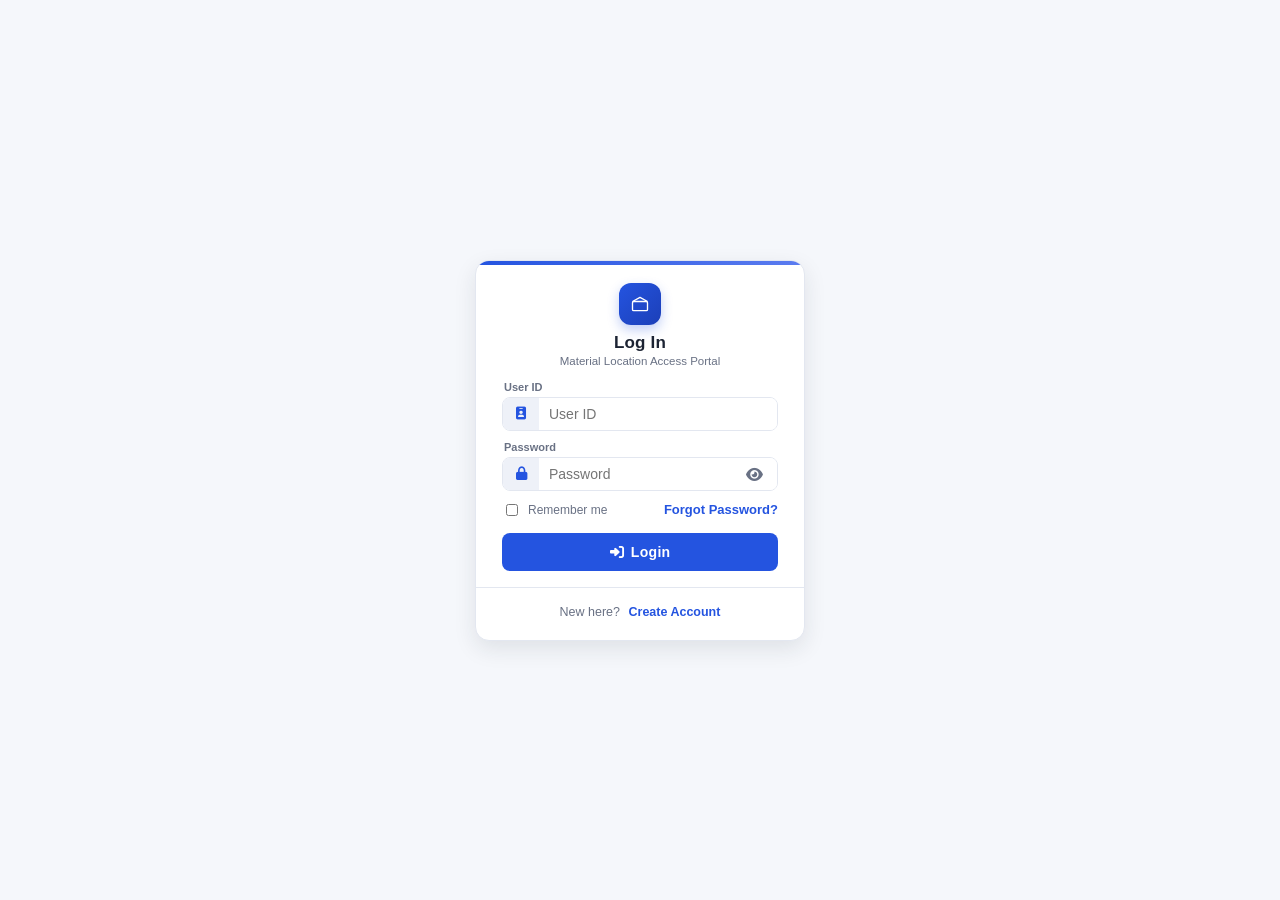
==== index.html @ eb18b6f9 "Update index.html" ====
<!doctype html>
<html lang="en">

<head>
  <meta charset="UTF-8">
  <meta name="viewport" content="width=device-width, initial-scale=1.0">
  <title>Store Index Login</title>
  <link rel="preconnect" href="https://script.google.com">
  <link rel="dns-prefetch" href="https://script.google.com">
<link rel="manifest" href="manifest.json">
<meta name="theme-color" content="#1e73ff">
  <link rel="stylesheet" href="https://cdnjs.cloudflare.com/ajax/libs/font-awesome/6.5.0/css/all.min.css">
  <style>
    :root {
      --primary: #2454e0;
      --primary-dark: #1c3fb8;
      --bg: #f5f7fb;
      --card: #ffffff;
      --text: #1c2333;
      --muted: #697184;
      --border: #e3e7f0;
      --danger: #dc2626;
      --success: #16a34a;
    }

    * { box-sizing: border-box }

    body {
      margin: 0;
      min-height: 100vh;
      display: flex;
      justify-content: center;
      align-items: center;
      background: var(--bg);
      font-family: 'Segoe UI', Inter, sans-serif;
      padding: 16px;
    }

    .login-card {
      width: 330px;
      max-width: 100%;
      background: var(--card);
      border: 1px solid var(--border);
      border-radius: 14px;
      padding: 0 0 20px;
      box-shadow: 0 8px 22px rgba(28, 35, 51, .1);
      animation: fade .4s ease;
      overflow: hidden;
    }

    .login-card form { padding: 0 26px }

    .banner {
      height: 4px;
      background: linear-gradient(90deg, var(--primary), #5b7cf0);
      position: relative;
      margin-bottom: 0;
    }

    @keyframes fade {
      from { opacity: 0; transform: translateY(10px) }
      to { opacity: 1; transform: translateY(0) }
    }

    .logo-wrap {
      display: flex;
      flex-direction: column;
      align-items: center;
      margin-bottom: 14px;
      margin-top: 18px
    }

    .logo-badge {
      width: 42px;
      height: 42px;
      border-radius: 12px;
      background: linear-gradient(135deg, var(--primary), var(--primary-dark));
      display: flex;
      align-items: center;
      justify-content: center;
      margin-bottom: 8px;
      box-shadow: 0 5px 12px rgba(36, 84, 224, .28);
    }

    .logo-badge svg { width: 20px; height: 20px }
    .logo-badge svg path, .logo-badge svg rect { stroke: #fff !important }

    .logo-title { font-size: 17px; font-weight: 800; color: var(--text); letter-spacing: .2px }
    .logo-sub { font-size: 11.5px; color: var(--muted); margin-top: 2px }

    label.field-label {
      font-size: 11px;
      font-weight: 600;
      color: var(--muted);
      display: block;
      margin-bottom: 4px;
      margin-left: 2px
    }

    .field-group {
      display: flex;
      margin-bottom: 10px;
      border-radius: 8px;
      overflow: visible;
      border: 1.5px solid var(--border);
      transition: border-color .2s, box-shadow .2s;
    }

    .field-group:focus-within {
      border-color: var(--primary);
      box-shadow: 0 0 0 3px rgba(36, 84, 224, .12)
    }

    .field-group .icon {
      background: #eef1f8;
      color: var(--primary);
      width: 36px;
      display: flex;
      align-items: center;
      justify-content: center;
      font-size: 13px;
      flex-shrink: 0;
      border-radius: 7px 0 0 7px;
    }

    .field-group .icon i { line-height: 1; }

    .field-group input {
      flex: 1;
      padding: 8px 10px;
      border: none;
      outline: none;
      font-size: 14px;
      color: var(--text);
      background: #fff;
      border-radius: 0 7px 7px 0;
      -webkit-appearance: none;
      appearance: none;
      -webkit-tap-highlight-color: transparent;
    }

    .pw-wrap { position: relative; flex: 1; min-width: 0 }

    .pw-wrap input {
      display: block;
      width: 100%;
      padding: 8px 34px 8px 10px;
      border: none;
      outline: none;
      font-size: 14px;
      color: var(--text);
      background: #fff;
      border-radius: 0 7px 7px 0;
      -webkit-appearance: none;
      appearance: none;
      -webkit-tap-highlight-color: transparent;
    }

    input::-ms-reveal,
    input::-ms-clear {
      display: none;
    }

    input:-webkit-autofill,
    input:-webkit-autofill:hover,
    input:-webkit-autofill:focus {
      -webkit-box-shadow: 0 0 0 1000px #fff inset !important;
      -webkit-text-fill-color: var(--text) !important;
      transition: background-color 9999s ease-in-out 0s;
    }

    .eye-btn {
      position: absolute;
      right: 10px;
      top: 50%;
      transform: translateY(-50%);
      background: none;
      border: none;
      color: var(--muted);
      cursor: pointer;
      font-size: 15px;
      padding: 4px;
      line-height: 1;
      z-index: 2;
      -webkit-appearance: none;
      appearance: none;
      outline: none;
      box-shadow: none;
      -webkit-tap-highlight-color: transparent;
    }

    .eye-btn:hover { color: var(--primary) }

    .eye-btn:focus,
    .eye-btn:active {
      outline: none;
      border: none;
      box-shadow: none;
      background: none;
    }

    .login-btn:focus-visible {
      outline: 2px solid var(--primary);
      outline-offset: 2px
    }

    .opts-row {
      display: flex;
      justify-content: space-between;
      align-items: center;
      margin-bottom: 14px;
      font-size: 12px
    }

    .opts-row label {
      display: flex;
      align-items: center;
      gap: 7px;
      color: var(--muted);
      cursor: pointer;
      user-select: none
    }

    .opts-row input[type=checkbox] { accent-color: var(--primary); width: 12px; height: 12px }

    .forgot-lnk {
      color: var(--primary);
      cursor: pointer;
      font-weight: 600;
      background: none;
      border: none;
      font-size: 13px;
      padding: 0
    }

    .forgot-lnk:hover { text-decoration: underline }

    .login-btn {
      width: 100%;
      padding: 11px;
      background: var(--primary);
      color: #fff;
      border: none;
      border-radius: 8px;
      font-size: 14px;
      font-weight: 700;
      letter-spacing: .3px;
      cursor: pointer;
      position: relative;
      overflow: hidden;
      transition: background .2s, box-shadow .2s, transform .1s;
    }

    .login-btn:hover:not(:disabled) { background: var(--primary-dark); box-shadow: 0 8px 20px rgba(36, 84, 224, .32) }
    .login-btn:active:not(:disabled) { transform: scale(.97) }
    .login-btn:disabled { cursor: not-allowed; opacity: .85 }

    .btn-inner { display: flex; align-items: center; justify-content: center; gap: 9px }

    .ripple {
      position: absolute;
      border-radius: 50%;
      background: rgba(255, 255, 255, .35);
      transform: scale(0);
      animation: rpl .55s linear;
      pointer-events: none
    }

    @keyframes rpl { to { transform: scale(4); opacity: 0 } }

    .btn-spinner {
      width: 18px;
      height: 18px;
      border: 2.5px solid rgba(255, 255, 255, .3);
      border-top-color: #fff;
      border-radius: 50%;
      animation: spin .7s linear infinite;
      display: none;
      flex-shrink: 0
    }

    @keyframes spin { to { transform: rotate(360deg) } }

    .login-btn.success { background: var(--success); box-shadow: 0 8px 20px rgba(22, 163, 74, .32) }
    .login-btn.success .btn-inner { animation: popIn .3s ease }

    @keyframes popIn { 0% { transform: scale(.8) } 60% { transform: scale(1.1) } 100% { transform: scale(1) } }

    .login-btn.error { background: var(--danger); box-shadow: 0 8px 20px rgba(220, 38, 38, .32) }
    .login-btn.shake { animation: shake .4s ease }

    @keyframes shake {
      0%, 100% { transform: translateX(0) }
      20% { transform: translateX(-7px) }
      40% { transform: translateX(7px) }
      60% { transform: translateX(-4px) }
      80% { transform: translateX(4px) }
    }

    #toastBox { position: fixed; top: 15px; right: 15px; z-index: 9999 }

    .toast-msg {
      background: #1c2333;
      color: #fff;
      padding: 10px 16px;
      border-radius: 9px;
      margin-top: 8px;
      font-size: 13px;
      min-width: 190px;
      animation: tsl .3s ease
    }

    .toast-msg.is-error { background: #7a2020 }

    @keyframes tsl { from { transform: translateX(80px); opacity: 0 } to { transform: translateX(0); opacity: 1 } }

    .overlay {
      display: none;
      position: fixed;
      inset: 0;
      background: rgba(0, 0, 0, .45);
      justify-content: center;
      align-items: center;
      z-index: 999
    }

    .overlay.open { display: flex }

    .modal-card {
      width: 310px;
      max-width: 100%;
      background: #fff;
      border-radius: 16px;
      padding: 26px;
      box-shadow: 0 20px 50px rgba(0, 0, 0, .2);
      animation: fade .3s ease
    }

    .modal-card h5 { font-weight: 700; text-align: center; margin-bottom: 6px; color: var(--text); font-size: 15px }
    .modal-card .modal-sub { font-size: 12px; color: var(--muted); text-align: center; margin: 0 0 16px }
    .modal-card .field-group { margin-bottom: 12px }
    .modal-card .field-group input { padding: 9px 12px; min-width: 0; }
    .modal-card .field-group .icon { width: 36px; font-size: 13px }

    .mbtns { display: flex; gap: 8px; margin-top: 4px }
    .mbtns button { flex: 1; padding: 10px; font-size: 13px; border-radius: 9px; font-weight: 600; cursor: pointer }
    .mbtn-cancel { background: #fff; border: 1.5px solid var(--border); color: var(--text) }
    .mbtn-cancel:hover { background: #f8fafc }
    .mbtn-submit { background: var(--primary); border: none; color: #fff }
    .mbtn-submit:hover { background: var(--primary-dark) }

    .card-footer {
      padding: 0 26px;
      margin-top: 16px;
      padding-top: 14px;
      border-top: 1px solid var(--border);
      text-align: center;
    }

    .card-footer .footer-text { font-size: 12.5px; color: var(--muted); }
    .create-acc-lnk { color: var(--primary); font-weight: 700; font-size: 12.5px; margin-left: 4px; }

    @media (max-width: 480px) {
      .login-card { width: 100%; max-width: 380px; border-radius: 18px; }
      .login-card form { padding: 0 26px }
      .logo-badge { width: 46px; height: 46px; }
      .logo-badge svg { width: 22px; height: 22px }
      .logo-title { font-size: 18px; }
      .logo-sub { font-size: 12px; }
      label.field-label { font-size: 11.5px; }
      .field-group { margin-bottom: 13px; }
      .field-group .icon { width: 38px; font-size: 14px; }
      .field-group input, .pw-wrap input { padding: 12px 12px; font-size: 15px; }
      .pw-wrap input { padding-right: 40px; }
      .eye-btn { right: 8px; font-size: 16px; }
      .opts-row { font-size: 13px; margin-bottom: 18px; }
      .forgot-lnk { font-size: 14px; }
      .login-btn { padding: 13px; font-size: 15px; border-radius: 10px; }
      .card-footer { padding: 0 26px; margin-top: 20px; padding-top: 16px; }
      .card-footer .footer-text, .create-acc-lnk { font-size: 13.5px; }
    }

    @media (prefers-reduced-motion:reduce) { * { animation: none !important; transition: none !important } }

.bio-btn{
  width:100%;margin-top:10px;padding:11px;background:#fff;color:var(--primary);
  border:1.5px solid var(--primary);border-radius:8px;font-size:14px;font-weight:700;
  cursor:pointer;display:none;align-items:center;justify-content:center;gap:8px;
  transition:background .2s;
}
.bio-btn:hover{background:#eef1f8}
.bio-btn.show{display:flex}
.bio-opt{display:none;margin:-4px 0 14px;font-size:12px}
.bio-opt.show{display:block}
.bio-opt label{display:flex;align-items:center;gap:7px;color:var(--muted);cursor:pointer}
.bio-opt input{accent-color:var(--primary);width:12px;height:12px}
</style>

</head>

<body>
  <div id="toastBox" role="status" aria-live="polite"></div>
  <div class="login-card">
    <div class="banner"></div>
    <div class="logo-wrap">
      <div class="logo-badge">
        <svg viewBox="0 0 24 24" fill="none">
          <rect x="3" y="9" width="18" height="11" rx="1.5" stroke="#fff" stroke-width="1.6" />
          <path d="M3 9L12 4L21 9" stroke="#fff" stroke-width="1.6" stroke-linejoin="round" />
        </svg>
      </div>
      <div class="logo-title">Log In</div>
      <div class="logo-sub">Material Location Access Portal</div>
    </div>
    <form id="loginForm" novalidate>
      <label class="field-label" for="loginUsername">User ID</label>
      <div class="field-group">
        <span class="icon"><i class="fa fa-id-badge" aria-hidden="true"></i></span>
        <input id="loginUsername" placeholder="User ID" maxlength="6" autocomplete="username">
      </div>
      <label class="field-label" for="loginPassword">Password</label>
      <div class="field-group">
        <span class="icon"><i class="fa fa-lock" aria-hidden="true"></i></span>
        <div class="pw-wrap">
          <input type="password" id="loginPassword" placeholder="Password" autocomplete="current-password">
          <button type="button" class="eye-btn" onclick="togglePassword()" aria-label="Show or hide password">
            <i class="fa fa-eye" id="eyeIcon" aria-hidden="true"></i>
          </button>
        </div>
      </div>
      <div class="opts-row">
        <label><input type="checkbox" id="rememberMe"> Remember me</label>
        <button type="button" class="forgot-lnk" onclick="openForgot()">Forgot Password?</button>
      </div>
      <div class="bio-opt" id="bioOpt">
        <label><input type="checkbox" id="enableBio"> Enable fingerprint login on this device</label>
      </div>
      <button type="submit" class="login-btn" id="loginBtn">
        <div class="btn-inner" id="btnInner">
          <div class="btn-spinner" id="btnSpinner"></div>
          <span id="btnText"><i class="fa fa-sign-in-alt" style="margin-right:7px" aria-hidden="true"></i>Login</span>
        </div>
            </button>
      <button type="button" class="bio-btn" id="bioBtn" onclick="bioLogin()">
        <i class="fa fa-fingerprint" aria-hidden="true"></i> Login with Fingerprint
      </button>
    </form>
    <div class="card-footer">
      <span class="footer-text">New here?</span>
      <span class="create-acc-lnk">Create Account</span>
    </div>
  </div>

  <div class="overlay" id="forgotOverlay" role="dialog" aria-modal="true" aria-labelledby="fpTitle">
    <div class="modal-card">
      <h5 id="fpTitle"><i class="fa fa-key" style="color:var(--primary)" aria-hidden="true"></i> Reset Password</h5>
      <p class="modal-sub">Enter your employee ID and a new password</p>
      <div class="field-group">
        <span class="icon"><i class="fa fa-id-badge" aria-hidden="true"></i></span>
        <input id="fpUser" placeholder="6 Digit Employee ID" maxlength="6">
      </div>
      <div class="field-group">
        <span class="icon"><i class="fa fa-lock" aria-hidden="true"></i></span>
        <input type="password" id="fpNew" placeholder="New Password">
      </div>
      <div class="field-group">
        <span class="icon"><i class="fa fa-check" aria-hidden="true"></i></span>
        <input type="password" id="fpConfirm" placeholder="Confirm Password">
      </div>
      <div class="mbtns">
        <button class="mbtn-cancel" onclick="closeForgot()">Cancel</button>
        <button class="mbtn-submit" onclick="resetPassword()">Submit</button>
      </div>
    </div>
  </div>

    <script>
    const WEB_APP_URL = "https://script.google.com/macros/s/AKfycbx8XRcVAlj50UhwJ2Aal9Ct1Wx9_z4ecfVSMq8BZg-Wuk2D11xCqXIEZXm2NXYNaZb8/exec";

    if ('serviceWorker' in navigator) {
      navigator.serviceWorker.register('sw.js').catch(err => console.log('SW registration failed:', err));
    }

    window.addEventListener('DOMContentLoaded', () => {
      const su = localStorage.getItem('si_savedUser');
      const sp = localStorage.getItem('si_savedPass');
      if (su) {document.getElementById('loginUsername').value = su; document.getElementById('rememberMe').checked = true;}
      if (sp) {document.getElementById('loginPassword').value = sp;}
    });

    function toast(msg, isError) {
      const box = document.getElementById('toastBox');
      const d = document.createElement('div');
      d.className = 'toast-msg' + (isError ? ' is-error' : '');
      d.innerText = msg;
      box.appendChild(d); setTimeout(() => d.remove(), 3000);
    }
    function togglePassword() {
      const inp = document.getElementById('loginPassword');
      const ic = document.getElementById('eyeIcon');
      inp.type = inp.type === 'password' ? 'text' : 'password';
      ic.className = inp.type === 'text' ? 'fa fa-eye-slash' : 'fa fa-eye';
    }
    function addRipple(btn, e) {
      const r = document.createElement('span');
      r.className = 'ripple';
      const rect = btn.getBoundingClientRect();
      const sz = Math.max(rect.width, rect.height) * 2;
      const x = (e.clientX || rect.left + rect.width / 2) - rect.left - sz / 2;
      const y = (e.clientY || rect.top + rect.height / 2) - rect.top - sz / 2;
      r.style.cssText = `width:${sz}px;height:${sz}px;left:${x}px;top:${y}px`;
      btn.appendChild(r);
      setTimeout(() => r.remove(), 600);
    }
    function setLoading(on) {
      document.getElementById('btnSpinner').style.display = on ? 'block' : 'none';
      document.getElementById('btnText').style.display = on ? 'none' : 'block';
      document.getElementById('loginBtn').disabled = on;
    }
    function setSuccess() {
      const btn = document.getElementById('loginBtn');
      document.getElementById('btnSpinner').style.display = 'none';
      document.getElementById('btnText').innerHTML = '<i class="fa fa-check-circle" style="margin-right:7px" aria-hidden="true"></i>Success!';
      document.getElementById('btnText').style.display = 'block';
      btn.classList.add('success');
    }
    function setError() {
      const btn = document.getElementById('loginBtn');
      document.getElementById('btnSpinner').style.display = 'none';
      document.getElementById('btnText').innerHTML = '<i class="fa fa-times-circle" style="margin-right:7px" aria-hidden="true"></i>Wrong id or password';
      document.getElementById('btnText').style.display = 'block';
      btn.classList.add('error', 'shake');
      btn.disabled = false;
      setTimeout(() => {
        btn.classList.remove('error', 'shake');
        document.getElementById('btnText').innerHTML = '<i class="fa fa-sign-in-alt" style="margin-right:7px" aria-hidden="true"></i>Login';
      }, 2200);
    }
        /* ---------- FINGERPRINT (WebAuthn) ---------- */
    const BIO_SUPPORTED = !!(window.PublicKeyCredential && navigator.credentials && window.isSecureContext);

    function b64e(buf) {
      return btoa(String.fromCharCode(...new Uint8Array(buf))).replace(/\+/g, '-').replace(/\//g, '_').replace(/=+$/, '');
    }
    function b64d(s) {
      s = s.replace(/-/g, '+').replace(/_/g, '/');
      while (s.length % 4) s += '=';
      return Uint8Array.from(atob(s), c => c.charCodeAt(0));
    }
    async function bioAvailable() {
      if (!BIO_SUPPORTED) return false;
      try { return await PublicKeyCredential.isUserVerifyingPlatformAuthenticatorAvailable(); }
      catch (e) { return false; }
    }
    function bioEnabled() { return !!localStorage.getItem('si_credId'); }

    async function createBioCred(u) {
      const cred = await navigator.credentials.create({
        publicKey: {
          challenge: crypto.getRandomValues(new Uint8Array(32)),
          rp: { name: 'Store Index' },
          user: { id: new TextEncoder().encode(u), name: u, displayName: u },
          pubKeyCredParams: [{ type: 'public-key', alg: -7 }, { type: 'public-key', alg: -257 }],
          authenticatorSelection: { authenticatorAttachment: 'platform', userVerification: 'required', residentKey: 'discouraged' },
          timeout: 60000
        }
      });
      return b64e(cred.rawId);
    }
    function saveBio(credId, u, p) {
      localStorage.setItem('si_credId', credId);
      localStorage.setItem('si_bioUser', u);
      localStorage.setItem('si_bioPass', btoa(unescape(encodeURIComponent(p))));
    }
    function clearBio() {
      ['si_credId', 'si_bioUser', 'si_bioPass'].forEach(k => localStorage.removeItem(k));
    }

    async function bioLogin() {
      try {
        await navigator.credentials.get({
          publicKey: {
            challenge: crypto.getRandomValues(new Uint8Array(32)),
            allowCredentials: [{ type: 'public-key', id: b64d(localStorage.getItem('si_credId')), transports: ['internal'] }],
            userVerification: 'required',
            timeout: 60000
          }
        });
      } catch (err) {
        toast('Fingerprint cancelled or failed', true);
        return;
      }
      const u = localStorage.getItem('si_bioUser');
      const p = decodeURIComponent(escape(atob(localStorage.getItem('si_bioPass'))));
      await doLogin(u, p, null, true, false);
    }

    /* ---------- LOGIN ---------- */
    document.getElementById('loginForm').addEventListener('submit', login);

    async function login(e) {
      e.preventDefault();
      const btn = document.getElementById('loginBtn');
      addRipple(btn, e);
      const u = document.getElementById('loginUsername').value.trim();
      const p = document.getElementById('loginPassword').value;
      const rem = document.getElementById('rememberMe').checked;
      const wantBio = document.getElementById('enableBio').checked;
      if (!u || !p) {
        btn.classList.add('shake');
        setTimeout(() => btn.classList.remove('shake'), 500);
        toast('Fill id and password', true);
        return;
      }
      await doLogin(u, p, rem, false, wantBio);
    }

    async function doLogin(u, p, rem, viaBio, wantBio) {
      let pendingCred = null;
      if (wantBio && !viaBio) {
        try { pendingCred = await createBioCred(u); }
        catch (err) { toast('Fingerprint setup cancelled', true); }
      }
      setLoading(true);
      try {
        const res = await fetch(`${WEB_APP_URL}?action=login&Username=${encodeURIComponent(u)}&Password=${encodeURIComponent(p)}`);
        const data = await res.json();
        if (data.status === 'success') {
          if (rem !== null) {
            if (rem) { localStorage.setItem('si_savedUser', u); localStorage.setItem('si_savedPass', p); }
            else { localStorage.removeItem('si_savedUser'); localStorage.removeItem('si_savedPass'); }
          }
          if (pendingCred) saveBio(pendingCred, u, p);
          sessionStorage.setItem('loggedIn', 'true');
          sessionStorage.setItem('userName', data.name);
          setSuccess();
          setTimeout(() => location.href = 'Indexing.html', 1200);
        } else {
          if (viaBio) { clearBio(); document.getElementById('bioBtn').classList.remove('show'); toast('Password changed? Login once with password', true); }
          setError();
        }
      } catch (err) {
        setError();
        toast('Network error — Try again later', true);
      }
    }

    /* page load par fingerprint button/checkbox dikhao */
    (async function initBio() {
      if (!(await bioAvailable())) return;
      if (bioEnabled()) document.getElementById('bioBtn').classList.add('show');
      else document.getElementById('bioOpt').classList.add('show');
    })();
    function openForgot() {document.getElementById('forgotOverlay').classList.add('open'); document.getElementById('fpUser').focus();}
    function closeForgot() {
      document.getElementById('forgotOverlay').classList.remove('open');
      ['fpUser', 'fpNew', 'fpConfirm'].forEach(id => document.getElementById(id).value = '');
    }
    document.getElementById('forgotOverlay').addEventListener('click', (e) => {if (e.target.id === 'forgotOverlay') closeForgot();});
    async function resetPassword() {
      const u = document.getElementById('fpUser').value.trim();
      const n = document.getElementById('fpNew').value;
      const c = document.getElementById('fpConfirm').value;
      if (!u) {toast('Fill employee id', true); return;}
      if (n.length < 4) {toast('Password should be 4+ characters', true); return;}
      if (n !== c) {toast('Passwords do not match', true); return;}
      try {
        const res = await fetch(`${WEB_APP_URL}?action=resetPassword&Username=${encodeURIComponent(u)}&NewPassword=${encodeURIComponent(n)}`);
        const data = await res.json();
        if (data.status === 'success') {
          toast('Password updated successfully!');
          closeForgot();
        } else {toast('Failed — Check Employee ID', true);}
      } catch (e) {toast('Network error', true);}
    }
  </script>
</body>

</html>
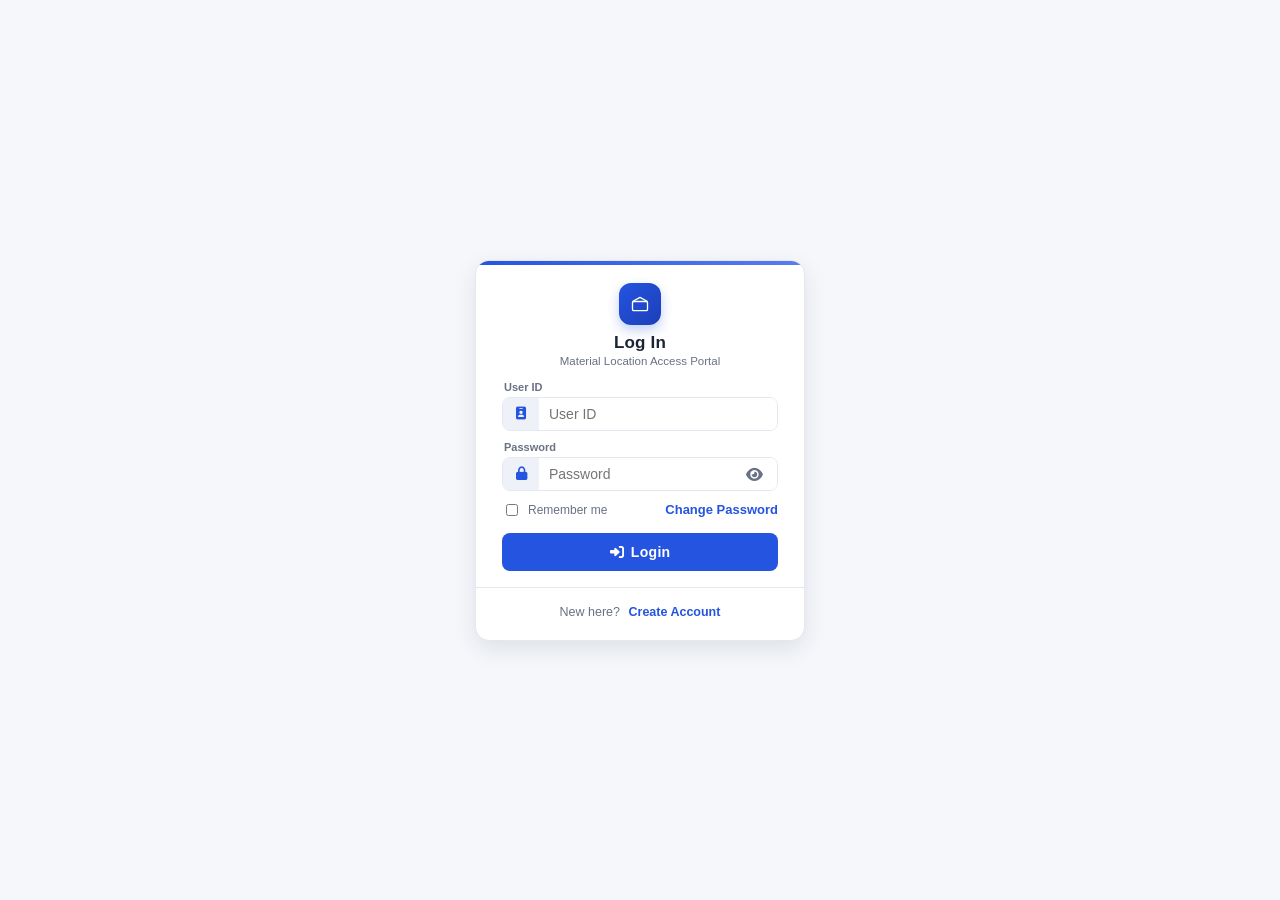
==== commit c2369315: "Update index.html" ====
--- a/index.html
+++ b/index.html
@@ -9,6 +9,9 @@
   <link rel="dns-prefetch" href="https://script.google.com">
 <link rel="manifest" href="manifest.json">
 <meta name="theme-color" content="#1e73ff">
+<script>
+  try { if (localStorage.getItem('si_credId')) document.documentElement.classList.add('bio-mode'); } catch (e) {}
+</script>
   <link rel="stylesheet" href="https://cdnjs.cloudflare.com/ajax/libs/font-awesome/6.5.0/css/all.min.css">
   <style>
     :root {
@@ -382,24 +385,47 @@
 
     @media (prefers-reduced-motion:reduce) { * { animation: none !important; transition: none !important } }
 
-.bio-btn{
-  width:100%;margin-top:10px;padding:11px;background:#fff;color:var(--primary);
-  border:1.5px solid var(--primary);border-radius:8px;font-size:14px;font-weight:700;
-  cursor:pointer;display:none;align-items:center;justify-content:center;gap:8px;
-  transition:background .2s;
-}
-.bio-btn:hover{background:#eef1f8}
-.bio-btn.show{display:flex}
+
 .bio-opt{display:none;margin:-4px 0 14px;font-size:12px}
 .bio-opt.show{display:block}
 .bio-opt label{display:flex;align-items:center;gap:7px;color:var(--muted);cursor:pointer}
 .bio-opt input{accent-color:var(--primary);width:12px;height:12px}
+.bio-off{display:none;margin:12px auto 0;background:none;border:none;color:var(--danger);font-size:12.5px;cursor:pointer;text-decoration:underline;padding:4px}
+.bio-off.show{display:block}
+.bio-screen{display:none;position:fixed;inset:0;background:var(--bg);z-index:5;align-items:center;justify-content:center}
+.bio-mode .login-card{display:none}
+.bio-mode .bio-screen{display:flex}
+.fp-btn{position:relative;width:110px;height:110px;padding:0;border:none;background:none;border-radius:50%;cursor:pointer;outline:none;-webkit-user-select:none;user-select:none;-webkit-touch-callout:none;touch-action:manipulation;-webkit-tap-highlight-color:transparent}
+.fp-btn svg{position:absolute;inset:0}
+.fp-icon,.fp-tick{position:absolute;inset:0;display:flex;align-items:center;justify-content:center}
+.fp-icon{color:var(--primary);font-size:56px}
+.fp-tick{color:var(--success);font-size:58px;display:none}
+.fp-tick.show{display:flex;animation:popIn .35s ease}
+.fp-hold{display:none;stroke-dasharray:314;stroke-dashoffset:314}
+.fp-hold.run{display:block;animation:holdFill .6s linear forwards}
+@keyframes holdFill{from{stroke-dashoffset:314}to{stroke-dashoffset:0}}
+.fp-spin{display:none;transform-origin:55px 55px}
+.fp-spin.run{display:block;animation:spin .9s linear infinite}
+.fp-ok{display:none}
+.fp-ok.show{display:block}
 </style>
 
 </head>
 
 <body>
   <div id="toastBox" role="status" aria-live="polite"></div>
+    <div class="bio-screen" id="bioScreen">
+    <button type="button" class="fp-btn" id="fpBtn" aria-label="Unlock with fingerprint">
+      <svg width="110" height="110" viewBox="0 0 110 110" aria-hidden="true">
+        <circle cx="55" cy="55" r="50" fill="none" stroke="#dbe1ee" stroke-width="3" />
+        <circle id="fpHold" class="fp-hold" cx="55" cy="55" r="50" fill="none" stroke="#9aa5bd" stroke-width="3" transform="rotate(-90 55 55)" />
+        <g id="fpSpin" class="fp-spin"><circle cx="55" cy="55" r="50" fill="none" stroke="#2454e0" stroke-width="3" stroke-linecap="round" stroke-dasharray="80 234" /></g>
+        <circle id="fpOk" class="fp-ok" cx="55" cy="55" r="50" fill="none" stroke="#16a34a" stroke-width="3" />
+      </svg>
+      <span class="fp-icon" id="fpIcon"><i class="fa fa-fingerprint" aria-hidden="true"></i></span>
+      <span class="fp-tick" id="fpTick"><i class="fa fa-check" aria-hidden="true"></i></span>
+    </button>
+  </div>
   <div class="login-card">
     <div class="banner"></div>
     <div class="logo-wrap">
@@ -430,7 +456,7 @@
       </div>
       <div class="opts-row">
         <label><input type="checkbox" id="rememberMe"> Remember me</label>
-        <button type="button" class="forgot-lnk" onclick="openForgot()">Forgot Password?</button>
+        <button type="button" class="forgot-lnk" onclick="openForgot()">Change Password</button>
       </div>
       <div class="bio-opt" id="bioOpt">
         <label><input type="checkbox" id="enableBio"> Enable fingerprint login on this device</label>
@@ -440,10 +466,7 @@
           <div class="btn-spinner" id="btnSpinner"></div>
           <span id="btnText"><i class="fa fa-sign-in-alt" style="margin-right:7px" aria-hidden="true"></i>Login</span>
         </div>
-            </button>
-      <button type="button" class="bio-btn" id="bioBtn" onclick="bioLogin()">
-        <i class="fa fa-fingerprint" aria-hidden="true"></i> Login with Fingerprint
-      </button>
+            </button>      <button type="button" class="bio-off" id="bioOff" onclick="disableBio()">Disable fingerprint on this device</button>
     </form>
     <div class="card-footer">
       <span class="footer-text">New here?</span>
@@ -454,11 +477,15 @@
   <div class="overlay" id="forgotOverlay" role="dialog" aria-modal="true" aria-labelledby="fpTitle">
     <div class="modal-card">
       <h5 id="fpTitle"><i class="fa fa-key" style="color:var(--primary)" aria-hidden="true"></i> Reset Password</h5>
-      <p class="modal-sub">Enter your employee ID and a new password</p>
+      <p class="modal-sub">Enter your employee ID, current and new password</p>
       <div class="field-group">
         <span class="icon"><i class="fa fa-id-badge" aria-hidden="true"></i></span>
         <input id="fpUser" placeholder="6 Digit Employee ID" maxlength="6">
       </div>
+            <div class="field-group">
+        <span class="icon"><i class="fa fa-lock" aria-hidden="true"></i></span>
+        <input type="password" id="fpCurrent" placeholder="Current Password">
+      </div>
       <div class="field-group">
         <span class="icon"><i class="fa fa-lock" aria-hidden="true"></i></span>
         <input type="password" id="fpNew" placeholder="New Password">
@@ -469,13 +496,13 @@
       </div>
       <div class="mbtns">
         <button class="mbtn-cancel" onclick="closeForgot()">Cancel</button>
-        <button class="mbtn-submit" onclick="resetPassword()">Submit</button>
+        <button class="mbtn-submit" id="fpSubmit" onclick="resetPassword()">Submit</button>
       </div>
     </div>
   </div>
 
     <script>
-    const WEB_APP_URL = "https://script.google.com/macros/s/AKfycbx8XRcVAlj50UhwJ2Aal9Ct1Wx9_z4ecfVSMq8BZg-Wuk2D11xCqXIEZXm2NXYNaZb8/exec";
+    const WEB_APP_URL = "https://script.google.com/macros/s/AKfycbyiUxB0SgPFV1c0C0y5B1Rf4HfQbkIDUd6ozqlOQci2wJSLKYrlP5kScbgBTlx8y4li7Q/exec";
 
     if ('serviceWorker' in navigator) {
       navigator.serviceWorker.register('sw.js').catch(err => console.log('SW registration failed:', err));
@@ -485,7 +512,7 @@
       const su = localStorage.getItem('si_savedUser');
       const sp = localStorage.getItem('si_savedPass');
       if (su) {document.getElementById('loginUsername').value = su; document.getElementById('rememberMe').checked = true;}
-      if (sp) {document.getElementById('loginPassword').value = sp;}
+      if (sp && !localStorage.getItem('si_credId')) {document.getElementById('loginPassword').value = sp;}
     });
 
     function toast(msg, isError) {
@@ -576,7 +603,18 @@
       ['si_credId', 'si_bioUser', 'si_bioPass'].forEach(k => localStorage.removeItem(k));
     }
 
-    async function bioLogin() {
+      let bioBusy = false;
+
+    function bioSetState(s) {
+      document.getElementById('fpSpin').classList.toggle('run', s === 'spin');
+      document.getElementById('fpOk').classList.toggle('show', s === 'ok');
+      document.getElementById('fpTick').classList.toggle('show', s === 'ok');
+      document.getElementById('fpIcon').style.display = s === 'ok' ? 'none' : 'flex';
+    }
+
+    async function bioLogin(auto) {
+      if (bioBusy) return;
+      bioBusy = true;
       try {
         await navigator.credentials.get({
           publicKey: {
@@ -587,12 +625,43 @@
           }
         });
       } catch (err) {
-        toast('Fingerprint cancelled or failed', true);
+        bioBusy = false;
+        if (!auto) toast('Fingerprint cancelled or failed', true);
         return;
       }
+      bioSetState('spin');
       const u = localStorage.getItem('si_bioUser');
       const p = decodeURIComponent(escape(atob(localStorage.getItem('si_bioPass'))));
       await doLogin(u, p, null, true, false);
+    }
+
+    (function fpGestures() {
+      const btn = document.getElementById('fpBtn');
+      const hold = document.getElementById('fpHold');
+      let t = null, longDone = false;
+      function stop() { clearTimeout(t); t = null; hold.classList.remove('run'); }
+      btn.addEventListener('pointerdown', () => {
+        if (bioBusy) return;
+        longDone = false;
+        hold.classList.remove('run'); void hold.getBoundingClientRect(); hold.classList.add('run');
+        t = setTimeout(() => { longDone = true; stop(); showPassword(); }, 600);
+      });
+      btn.addEventListener('pointerup', () => {
+        if (t) { stop(); if (!longDone) bioLogin(false); }
+      });
+      btn.addEventListener('pointerleave', stop);
+      btn.addEventListener('pointercancel', stop);
+      btn.addEventListener('contextmenu', e => e.preventDefault());
+    })();
+    function showPassword() {
+      document.documentElement.classList.remove('bio-mode');
+    }
+    function disableBio() {
+      clearBio();
+      document.getElementById('bioOff').classList.remove('show');
+      document.getElementById('bioOpt').classList.add('show');
+      document.getElementById('enableBio').checked = false;
+      toast('Fingerprint login disabled');
     }
 
     /* ---------- LOGIN ---------- */
@@ -634,44 +703,58 @@
           sessionStorage.setItem('loggedIn', 'true');
           sessionStorage.setItem('userName', data.name);
           setSuccess();
+          if (viaBio) bioSetState('ok');
           setTimeout(() => location.href = 'Indexing.html', 1200);
         } else {
-          if (viaBio) { clearBio(); document.getElementById('bioBtn').classList.remove('show'); toast('Password changed? Login once with password', true); }
+          if (viaBio) { clearBio(); bioSetState('idle'); bioBusy = false; document.documentElement.classList.remove('bio-mode'); document.getElementById('bioOff').classList.remove('show'); document.getElementById('bioOpt').classList.add('show'); toast('Password changed? Login once with password', true); }
           setError();
         }
       } catch (err) {
         setError();
         toast('Network error — Try again later', true);
+        bioSetState('idle');
+        bioBusy = false;
       }
     }
 
     /* page load par fingerprint button/checkbox dikhao */
-    (async function initBio() {
-      if (!(await bioAvailable())) return;
-      if (bioEnabled()) document.getElementById('bioBtn').classList.add('show');
-      else document.getElementById('bioOpt').classList.add('show');
+        (async function initBio() {
+      if (!(await bioAvailable())) {
+        document.documentElement.classList.remove('bio-mode');
+        return;
+      }
+      if (bioEnabled()) {
+        document.getElementById('bioOff').classList.add('show');
+        bioLogin(true);
+      } else {
+        document.getElementById('bioOpt').classList.add('show');
+      }
     })();
     function openForgot() {document.getElementById('forgotOverlay').classList.add('open'); document.getElementById('fpUser').focus();}
     function closeForgot() {
       document.getElementById('forgotOverlay').classList.remove('open');
-      ['fpUser', 'fpNew', 'fpConfirm'].forEach(id => document.getElementById(id).value = '');
+      ['fpUser', 'fpCurrent', 'fpNew', 'fpConfirm'].forEach(id => document.getElementById(id).value = '');
     }
     document.getElementById('forgotOverlay').addEventListener('click', (e) => {if (e.target.id === 'forgotOverlay') closeForgot();});
     async function resetPassword() {
       const u = document.getElementById('fpUser').value.trim();
+      const cur = document.getElementById('fpCurrent').value;
       const n = document.getElementById('fpNew').value;
       const c = document.getElementById('fpConfirm').value;
       if (!u) {toast('Fill employee id', true); return;}
+      if (!cur) {toast('Fill current password', true); return;}
       if (n.length < 4) {toast('Password should be 4+ characters', true); return;}
       if (n !== c) {toast('Passwords do not match', true); return;}
+      const sb = document.getElementById('fpSubmit'); sb.disabled = true; sb.textContent = 'Please wait...';
       try {
-        const res = await fetch(`${WEB_APP_URL}?action=resetPassword&Username=${encodeURIComponent(u)}&NewPassword=${encodeURIComponent(n)}`);
+        const res = await fetch(`${WEB_APP_URL}?action=resetPassword&Username=${encodeURIComponent(u)}&CurrentPassword=${encodeURIComponent(cur)}&NewPassword=${encodeURIComponent(n)}`);
         const data = await res.json();
         if (data.status === 'success') {
           toast('Password updated successfully!');
           closeForgot();
-        } else {toast('Failed — Check Employee ID', true);}
+        } else {toast('Failed — Check Employee ID / current password', true);}
       } catch (e) {toast('Network error', true);}
+      sb.disabled = false; sb.textContent = 'Submit';
     }
   </script>
 </body>
